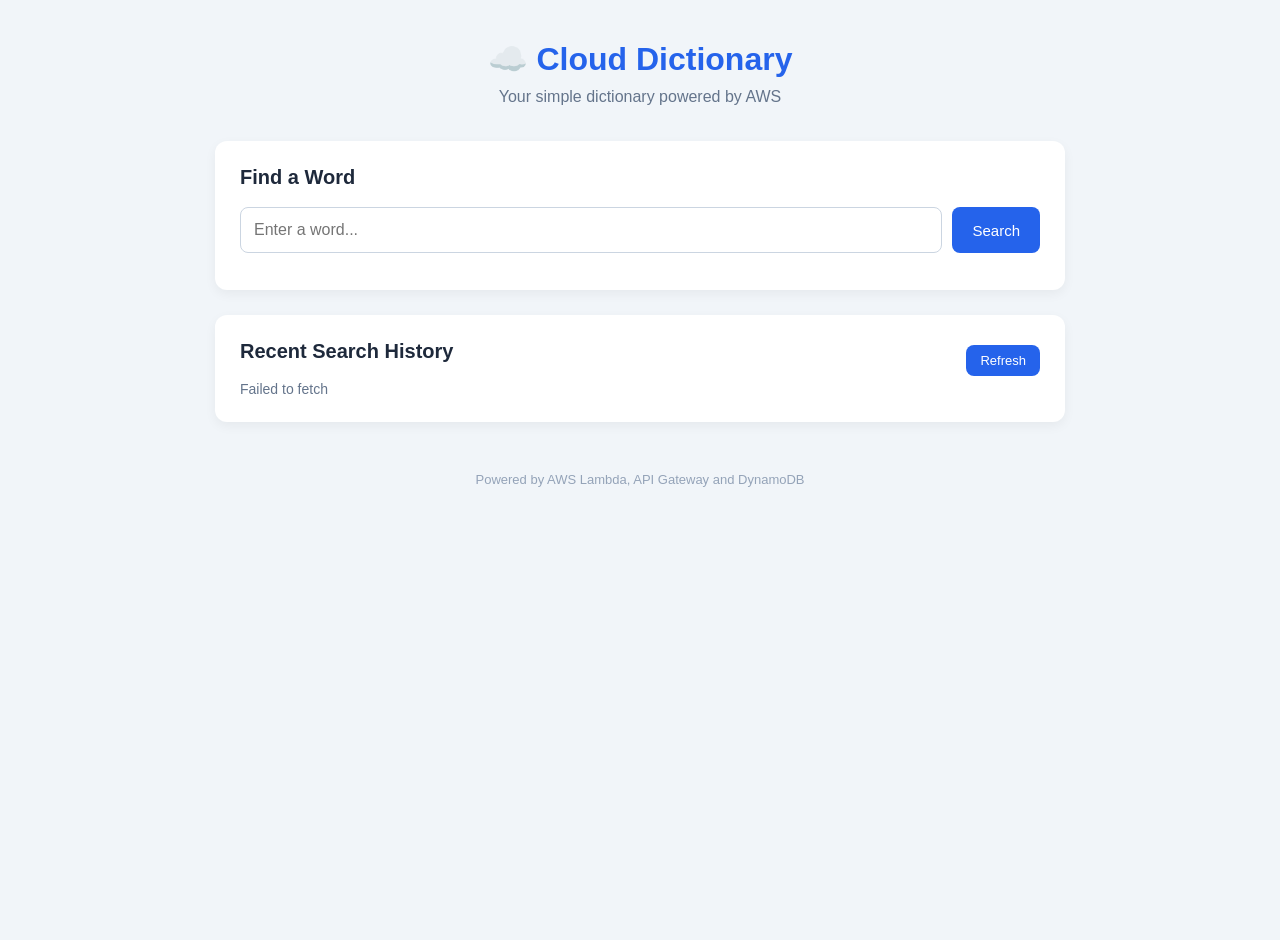
==== frontend/index.html @ ac1cece4 "Initial commit - Cloud Dictionary frontend" ====
<!DOCTYPE html>
<html lang="en">
<head>
    <meta charset="UTF-8">
    <meta name="viewport" content="width=device-width, initial-scale=1.0">
    <title>Cloud Dictionary</title>
    <link rel="stylesheet" href="style.css">
</head>
<body>

    <div class="container">

        <header>
            <h1>☁️ Cloud Dictionary</h1>
            <p>Your simple dictionary powered by AWS</p>
        </header>

        <main>

            <section class="search-section">
                <h2>Find a Word</h2>

                <form id="searchForm">
                    <input
                        type="text"
                        id="wordInput"
                        placeholder="Enter a word..."
                        required
                    >
                    <button type="submit" id="searchButton">
                        Search
                    </button>
                </form>

                <p id="message"></p>
            </section>

            <section id="resultSection" class="result-section hidden">
                <h2 id="resultWord"></h2>
                <p id="phonetic"></p>
                <div id="meanings"></div>
            </section>

            <section class="history-section">
                <div class="history-header">
                    <h2>Recent Search History</h2>
                    <button id="refreshHistory">Refresh</button>
                </div>

                <div id="historyList">
                    <p>Loading search history...</p>
                </div>
            </section>

        </main>

        <footer>
            <p>Powered by AWS Lambda, API Gateway and DynamoDB</p>
        </footer>

    </div>

    <script src="script.js"></script>
</body>
</html>
---- frontend/style.css ----
* {
    margin: 0;
    padding: 0;
    box-sizing: border-box;
}

body {
    font-family: Arial, sans-serif;
    background: #f1f5f9;
    color: #1e293b;
    min-height: 100vh;
}

.container {
    width: 90%;
    max-width: 850px;
    margin: 40px auto;
}

header {
    text-align: center;
    margin-bottom: 35px;
}

header h1 {
    font-size: 32px;
    color: #2563eb;
    margin-bottom: 10px;
}

header p {
    color: #64748b;
}

main {
    display: flex;
    flex-direction: column;
    gap: 25px;
}

.search-section,
.result-section,
.history-section {
    background: #ffffff;
    padding: 25px;
    border-radius: 12px;
    box-shadow: 0 4px 12px rgba(0, 0, 0, 0.05);
}

h2 {
    font-size: 20px;
    margin-bottom: 18px;
}

#searchForm {
    display: flex;
    gap: 10px;
}

#wordInput {
    flex: 1;
    padding: 13px;
    border: 1px solid #cbd5e1;
    border-radius: 8px;
    font-size: 16px;
    min-width: 0;
}

button {
    padding: 12px 20px;
    background: #2563eb;
    color: white;
    border: none;
    border-radius: 8px;
    cursor: pointer;
    font-size: 15px;
    transition: background 0.2s;
}

button:hover {
    background: #1d4ed8;
}

button:disabled {
    background: #94a3b8;
    cursor: not-allowed;
}

#message {
    margin-top: 12px;
    font-size: 14px;
    color: #dc2626;
}

.result-section h2 {
    color: #2563eb;
    font-size: 28px;
}

#phonetic {
    color: #64748b;
    margin-bottom: 20px;
}

.meaning {
    margin-bottom: 20px;
}

.meaning h3 {
    color: #334155;
    margin-bottom: 10px;
}

.definition {
    padding: 10px 0;
    border-bottom: 1px solid #e2e8f0;
    line-height: 1.5;
}

.history-header {
    display: flex;
    justify-content: space-between;
    align-items: center;
    gap: 10px;
}

.history-header button {
    padding: 8px 14px;
    font-size: 13px;
}

.history-item {
    padding: 13px 0;
    border-bottom: 1px solid #e2e8f0;
}

.history-item:last-child {
    border-bottom: none;
}

.history-item strong {
    color: #2563eb;
    font-size: 16px;
}

.history-item p {
    color: #64748b;
    font-size: 14px;
    margin-top: 5px;
    line-height: 1.5;
}

.empty-history {
    color: #64748b;
    font-size: 14px;
}

.hidden {
    display: none;
}

footer {
    text-align: center;
    margin-top: 30px;
    padding: 20px;
    color: #94a3b8;
    font-size: 13px;
}

@media (max-width: 600px) {
    .container {
        width: 94%;
        margin: 25px auto;
    }

    #searchForm {
        flex-direction: column;
    }

    #searchButton {
        width: 100%;
    }

    .history-header {
        align-items: flex-start;
    }
}
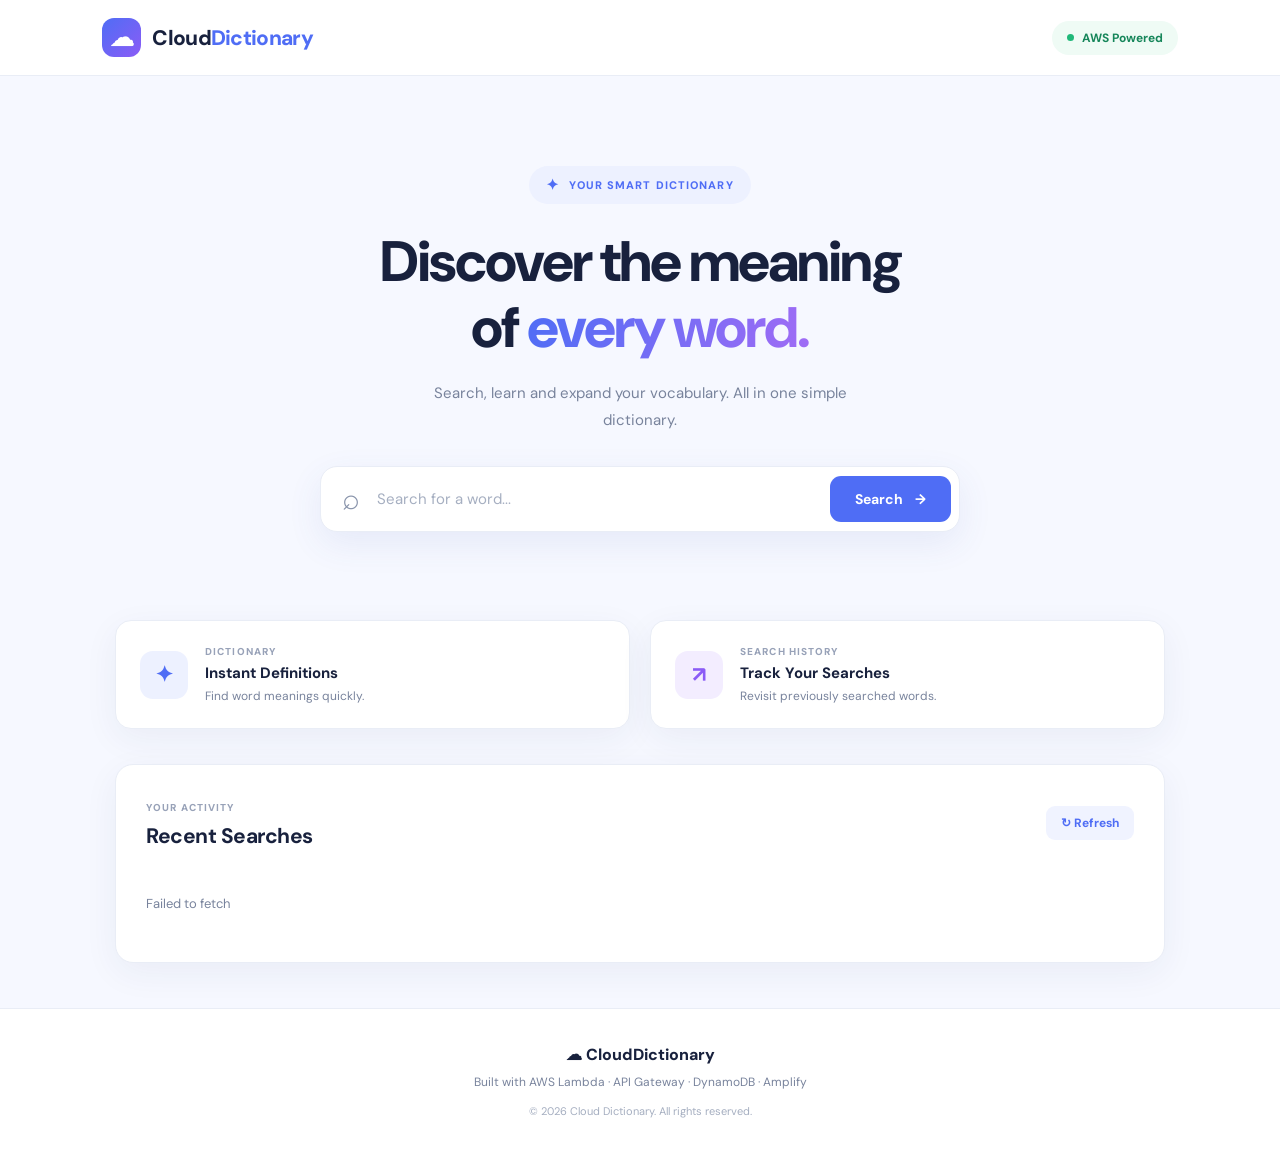
==== commit b837d63f: "Enhance Cloud Dictionary frontend UI" ====
--- a/frontend/index.html
+++ b/frontend/index.html
@@ -3,63 +3,163 @@
 <head>
     <meta charset="UTF-8">
     <meta name="viewport" content="width=device-width, initial-scale=1.0">
-    <title>Cloud Dictionary</title>
+    <meta name="description" content="Cloud Dictionary - Search word definitions powered by AWS.">
+    <title>Cloud Dictionary | Discover Every Word</title>
     <link rel="stylesheet" href="style.css">
+    <link rel="preconnect" href="https://fonts.googleapis.com">
+    <link rel="preconnect" href="https://fonts.gstatic.com" crossorigin>
+    <link href="https://fonts.googleapis.com/css2?family=DM+Sans:wght@400;500;600;700;800&display=swap" rel="stylesheet">
 </head>
+
 <body>
 
-    <div class="container">
+    <div class="app-container">
 
-        <header>
-            <h1>☁️ Cloud Dictionary</h1>
-            <p>Your simple dictionary powered by AWS</p>
-        </header>
+        <!-- Navigation -->
+        <nav class="navbar">
+            <a href="#" class="brand">
+                <span class="brand-icon">☁</span>
+                <span>Cloud<span class="brand-highlight">Dictionary</span></span>
+            </a>
 
-        <main>
+            <div class="nav-status">
+                <span class="status-dot"></span>
+                AWS Powered
+            </div>
+        </nav>
 
-            <section class="search-section">
-                <h2>Find a Word</h2>
 
-                <form id="searchForm">
+        <!-- Main Content -->
+        <main class="main-content">
+
+            <!-- Hero Section -->
+            <section class="hero-section">
+
+                <div class="hero-label">
+                    <span>✦</span> YOUR SMART DICTIONARY
+                </div>
+
+                <h1>
+                    Discover the meaning<br>
+                    of <span>every word.</span>
+                </h1>
+
+                <p class="hero-description">
+                    Search, learn and expand your vocabulary.
+                    All in one simple dictionary.
+                </p>
+
+                <!-- Search Form -->
+                <form id="searchForm" class="search-form">
+
+                    <span class="search-icon">⌕</span>
+
                     <input
                         type="text"
                         id="wordInput"
-                        placeholder="Enter a word..."
+                        placeholder="Search for a word..."
+                        autocomplete="off"
                         required
                     >
+
                     <button type="submit" id="searchButton">
-                        Search
+                        Search <span>→</span>
                     </button>
+
                 </form>
 
-                <p id="message"></p>
+                <p id="message" class="message"></p>
+
             </section>
 
-            <section id="resultSection" class="result-section hidden">
-                <h2 id="resultWord"></h2>
-                <p id="phonetic"></p>
-                <div id="meanings"></div>
+
+            <!-- Quick Information -->
+            <section class="quick-info">
+
+                <div class="info-card">
+                    <div class="info-icon blue">✦</div>
+                    <div>
+                        <p class="info-label">DICTIONARY</p>
+                        <h3>Instant Definitions</h3>
+                        <p>Find word meanings quickly.</p>
+                    </div>
+                </div>
+
+                <div class="info-card">
+                    <div class="info-icon purple">↗</div>
+                    <div>
+                        <p class="info-label">SEARCH HISTORY</p>
+                        <h3>Track Your Searches</h3>
+                        <p>Revisit previously searched words.</p>
+                    </div>
+                </div>
+
             </section>
 
-            <section class="history-section">
-                <div class="history-header">
-                    <h2>Recent Search History</h2>
-                    <button id="refreshHistory">Refresh</button>
+
+            <!-- Dictionary Results -->
+            <section id="resultSection" class="result-section hidden">
+
+                <div class="section-heading">
+                    <div>
+                        <span class="section-label">DICTIONARY RESULT</span>
+                        <h2>Word Definition</h2>
+                    </div>
+
+                    <span class="result-badge">Found</span>
                 </div>
 
-                <div id="historyList">
-                    <p>Loading search history...</p>
+                <div class="word-header">
+                    <h2 id="resultWord"></h2>
+                    <p id="phonetic"></p>
                 </div>
+
+                <div id="meanings"></div>
+
+            </section>
+
+
+            <!-- Search History -->
+            <section class="history-section">
+
+                <div class="section-heading">
+
+                    <div>
+                        <span class="section-label">YOUR ACTIVITY</span>
+                        <h2>Recent Searches</h2>
+                    </div>
+
+                    <button id="refreshHistory" class="refresh-button">
+                        ↻ Refresh
+                    </button>
+
+                </div>
+
+                <div id="historyList" class="history-list">
+                    <p class="empty-history">Loading search history...</p>
+                </div>
+
             </section>
 
         </main>
 
-        <footer>
-            <p>Powered by AWS Lambda, API Gateway and DynamoDB</p>
+
+        <!-- Footer -->
+        <footer class="footer">
+            <div class="footer-brand">
+                ☁ CloudDictionary
+            </div>
+
+            <p>
+                Built with AWS Lambda · API Gateway · DynamoDB · Amplify
+            </p>
+
+            <span>© 2026 Cloud Dictionary. All rights reserved.</span>
         </footer>
 
     </div>
 
     <script src="script.js"></script>
+
 </body>
-</html>
+</html>
--- a/frontend/style.css
+++ b/frontend/style.css
@@ -1,3 +1,20 @@
+/* =========================================
+   CLOUD DICTIONARY - MODERN UI
+========================================= */
+
+:root {
+    --primary: #4f6df5;
+    --primary-dark: #3855dc;
+    --secondary: #8b5cf6;
+    --background: #f6f8ff;
+    --surface: #ffffff;
+    --text-primary: #18213d;
+    --text-secondary: #78839c;
+    --border: #e9edf6;
+    --success: #16a36a;
+    --shadow: 0 10px 35px rgba(35, 56, 110, 0.06);
+}
+
 * {
     margin: 0;
     padding: 0;
@@ -5,133 +22,411 @@
 }
 
 body {
-    font-family: Arial, sans-serif;
-    background: #f1f5f9;
-    color: #1e293b;
+    font-family: 'DM Sans', sans-serif;
+    background: var(--background);
+    color: var(--text-primary);
     min-height: 100vh;
 }
 
-.container {
-    width: 90%;
-    max-width: 850px;
-    margin: 40px auto;
-}
-
-header {
+button,
+input {
+    font-family: inherit;
+}
+
+button {
+    cursor: pointer;
+    border: none;
+}
+
+
+/* =========================================
+   NAVIGATION
+========================================= */
+
+.navbar {
+    width: 100%;
+    min-height: 76px;
+    padding: 0 8%;
+    display: flex;
+    align-items: center;
+    justify-content: space-between;
+    background: var(--surface);
+    border-bottom: 1px solid var(--border);
+}
+
+.brand {
+    display: flex;
+    align-items: center;
+    gap: 11px;
+    color: var(--text-primary);
+    text-decoration: none;
+    font-size: 21px;
+    font-weight: 800;
+    letter-spacing: -0.7px;
+}
+
+.brand-icon {
+    width: 39px;
+    height: 39px;
+    display: flex;
+    align-items: center;
+    justify-content: center;
+    border-radius: 12px;
+    background: linear-gradient(135deg, #4f6df5, #8b5cf6);
+    color: white;
+    font-size: 24px;
+}
+
+.brand-highlight {
+    color: var(--primary);
+}
+
+.nav-status {
+    display: flex;
+    align-items: center;
+    gap: 8px;
+    padding: 9px 15px;
+    background: #effbf5;
+    color: #16865a;
+    border-radius: 30px;
+    font-size: 12px;
+    font-weight: 700;
+}
+
+.status-dot {
+    width: 7px;
+    height: 7px;
+    border-radius: 50%;
+    background: #20b879;
+}
+
+
+/* =========================================
+   MAIN LAYOUT
+========================================= */
+
+.main-content {
+    max-width: 1050px;
+    width: 88%;
+    margin: auto;
+}
+
+
+/* =========================================
+   HERO SECTION
+========================================= */
+
+.hero-section {
     text-align: center;
+    padding: 90px 15px 55px;
+}
+
+.hero-label {
+    display: inline-flex;
+    align-items: center;
+    gap: 8px;
+    padding: 9px 17px;
+    background: #edf1ff;
+    color: var(--primary);
+    border-radius: 30px;
+    font-size: 11px;
+    font-weight: 800;
+    letter-spacing: 1.1px;
+    margin-bottom: 25px;
+}
+
+.hero-label span {
+    font-size: 15px;
+}
+
+.hero-section h1 {
+    font-size: clamp(36px, 5vw, 57px);
+    font-weight: 800;
+    line-height: 1.15;
+    letter-spacing: -2px;
+    margin-bottom: 20px;
+}
+
+.hero-section h1 span {
+    background: linear-gradient(100deg, #4f6df5, #a06cf5);
+    -webkit-background-clip: text;
+    background-clip: text;
+    color: transparent;
+}
+
+.hero-description {
+    max-width: 470px;
+    margin: 0 auto 32px;
+    color: var(--text-secondary);
+    font-size: 15px;
+    line-height: 1.8;
+}
+
+
+/* =========================================
+   SEARCH FORM
+========================================= */
+
+.search-form {
+    max-width: 640px;
+    width: 100%;
+    margin: auto;
+    padding: 8px;
+    display: flex;
+    align-items: center;
+    gap: 12px;
+    background: var(--surface);
+    border: 1px solid var(--border);
+    border-radius: 17px;
+    box-shadow: 0 12px 35px rgba(67, 91, 180, 0.09);
+    transition: 0.2s ease;
+}
+
+.search-form:focus-within {
+    border-color: var(--primary);
+    box-shadow: 0 12px 35px rgba(79, 109, 245, 0.14);
+}
+
+.search-icon {
+    padding-left: 13px;
+    color: #8994ab;
+    font-size: 30px;
+    line-height: 1;
+}
+
+#wordInput {
+    flex: 1;
+    min-width: 0;
+    padding: 14px 5px;
+    border: none;
+    outline: none;
+    background: transparent;
+    color: var(--text-primary);
+    font-size: 15px;
+}
+
+#wordInput::placeholder {
+    color: #a6afc1;
+}
+
+#searchButton {
+    padding: 14px 25px;
+    display: flex;
+    align-items: center;
+    gap: 12px;
+    border-radius: 11px;
+    background: var(--primary);
+    color: white;
+    font-size: 14px;
+    font-weight: 700;
+    transition: 0.2s ease;
+}
+
+#searchButton:hover {
+    background: var(--primary-dark);
+    transform: translateY(-1px);
+}
+
+#searchButton:disabled {
+    opacity: 0.65;
+    cursor: not-allowed;
+    transform: none;
+}
+
+.message {
+    min-height: 20px;
+    margin-top: 13px;
+    color: #dc4545;
+    font-size: 13px;
+}
+
+
+/* =========================================
+   QUICK INFORMATION CARDS
+========================================= */
+
+.quick-info {
+    display: grid;
+    grid-template-columns: repeat(2, 1fr);
+    gap: 20px;
     margin-bottom: 35px;
 }
 
-header h1 {
-    font-size: 32px;
-    color: #2563eb;
-    margin-bottom: 10px;
-}
-
-header p {
-    color: #64748b;
-}
-
-main {
-    display: flex;
-    flex-direction: column;
-    gap: 25px;
-}
-
-.search-section,
+.info-card {
+    display: flex;
+    align-items: center;
+    gap: 17px;
+    padding: 24px;
+    background: var(--surface);
+    border: 1px solid var(--border);
+    border-radius: 16px;
+    box-shadow: var(--shadow);
+    transition: 0.2s ease;
+}
+
+.info-card:hover {
+    transform: translateY(-3px);
+}
+
+.info-icon {
+    flex-shrink: 0;
+    width: 48px;
+    height: 48px;
+    display: flex;
+    align-items: center;
+    justify-content: center;
+    border-radius: 13px;
+    font-size: 22px;
+    font-weight: 700;
+}
+
+.info-icon.blue {
+    background: #edf1ff;
+    color: var(--primary);
+}
+
+.info-icon.purple {
+    background: #f3edff;
+    color: var(--secondary);
+}
+
+.info-label,
+.section-label {
+    color: #98a2b8;
+    font-size: 10px;
+    font-weight: 800;
+    letter-spacing: 1.1px;
+}
+
+.info-card h3 {
+    margin: 5px 0;
+    font-size: 15px;
+}
+
+.info-card p:last-child {
+    color: var(--text-secondary);
+    font-size: 12px;
+}
+
+
+/* =========================================
+   DICTIONARY RESULTS
+========================================= */
+
 .result-section,
 .history-section {
-    background: #ffffff;
-    padding: 25px;
-    border-radius: 12px;
-    box-shadow: 0 4px 12px rgba(0, 0, 0, 0.05);
-}
-
-h2 {
-    font-size: 20px;
-    margin-bottom: 18px;
-}
-
-#searchForm {
-    display: flex;
-    gap: 10px;
-}
-
-#wordInput {
-    flex: 1;
-    padding: 13px;
-    border: 1px solid #cbd5e1;
-    border-radius: 8px;
-    font-size: 16px;
-    min-width: 0;
-}
-
-button {
-    padding: 12px 20px;
-    background: #2563eb;
-    color: white;
-    border: none;
-    border-radius: 8px;
-    cursor: pointer;
-    font-size: 15px;
-    transition: background 0.2s;
-}
-
-button:hover {
-    background: #1d4ed8;
-}
-
-button:disabled {
-    background: #94a3b8;
-    cursor: not-allowed;
-}
-
-#message {
-    margin-top: 12px;
+    padding: 30px;
+    margin-bottom: 25px;
+    background: var(--surface);
+    border: 1px solid var(--border);
+    border-radius: 18px;
+    box-shadow: var(--shadow);
+}
+
+.hidden {
+    display: none;
+}
+
+.section-heading {
+    display: flex;
+    justify-content: space-between;
+    align-items: center;
+    gap: 15px;
+    margin-bottom: 25px;
+}
+
+.section-heading h2 {
+    margin-top: 6px;
+    font-size: 21px;
+    letter-spacing: -0.5px;
+}
+
+.result-badge {
+    padding: 8px 14px;
+    background: #eafaf2;
+    color: var(--success);
+    border-radius: 30px;
+    font-size: 11px;
+    font-weight: 800;
+}
+
+.word-header {
+    padding: 22px;
+    margin-bottom: 25px;
+    background: linear-gradient(120deg, #f0f3ff, #f8f3ff);
+    border-radius: 13px;
+}
+
+.word-header h2 {
+    color: var(--primary);
+    font-size: 30px;
+    letter-spacing: -1px;
+}
+
+.word-header p {
+    margin-top: 7px;
+    color: var(--text-secondary);
     font-size: 14px;
-    color: #dc2626;
-}
-
-.result-section h2 {
-    color: #2563eb;
-    font-size: 28px;
-}
-
-#phonetic {
-    color: #64748b;
-    margin-bottom: 20px;
 }
 
 .meaning {
-    margin-bottom: 20px;
+    padding: 0 5px;
+    margin-bottom: 24px;
 }
 
 .meaning h3 {
-    color: #334155;
-    margin-bottom: 10px;
+    display: inline-block;
+    margin-bottom: 12px;
+    padding: 6px 12px;
+    background: #f1f3ff;
+    color: var(--primary);
+    border-radius: 7px;
+    font-size: 12px;
+    font-weight: 700;
 }
 
 .definition {
-    padding: 10px 0;
-    border-bottom: 1px solid #e2e8f0;
-    line-height: 1.5;
-}
-
-.history-header {
-    display: flex;
-    justify-content: space-between;
-    align-items: center;
-    gap: 10px;
-}
-
-.history-header button {
-    padding: 8px 14px;
-    font-size: 13px;
+    padding: 13px 0;
+    border-bottom: 1px solid var(--border);
+    color: #536078;
+    font-size: 14px;
+    line-height: 1.8;
+}
+
+.definition:last-child {
+    border-bottom: none;
+}
+
+
+/* =========================================
+   SEARCH HISTORY
+========================================= */
+
+.refresh-button {
+    padding: 9px 15px;
+    background: #f0f3ff;
+    color: var(--primary);
+    border-radius: 9px;
+    font-size: 12px;
+    font-weight: 700;
+    transition: 0.2s ease;
+}
+
+.refresh-button:hover {
+    background: #e3e9ff;
+}
+
+.history-list {
+    display: flex;
+    flex-direction: column;
 }
 
 .history-item {
-    padding: 13px 0;
-    border-bottom: 1px solid #e2e8f0;
+    display: flex;
+    flex-direction: column;
+    gap: 6px;
+    padding: 17px 5px;
+    border-bottom: 1px solid var(--border);
 }
 
 .history-item:last-child {
@@ -139,49 +434,141 @@
 }
 
 .history-item strong {
-    color: #2563eb;
+    color: var(--primary);
+    font-size: 15px;
+    font-weight: 700;
+}
+
+.history-item p {
+    color: var(--text-secondary);
+    font-size: 13px;
+    line-height: 1.7;
+}
+
+.empty-history {
+    padding: 20px 0;
+    color: var(--text-secondary);
+    font-size: 13px;
+}
+
+
+/* =========================================
+   FOOTER
+========================================= */
+
+.footer {
+    padding: 35px 15px;
+    margin-top: 45px;
+    background: white;
+    border-top: 1px solid var(--border);
+    text-align: center;
+}
+
+.footer-brand {
+    margin-bottom: 9px;
+    color: var(--text-primary);
     font-size: 16px;
-}
-
-.history-item p {
-    color: #64748b;
-    font-size: 14px;
-    margin-top: 5px;
-    line-height: 1.5;
-}
-
-.empty-history {
-    color: #64748b;
-    font-size: 14px;
-}
-
-.hidden {
-    display: none;
-}
-
-footer {
-    text-align: center;
-    margin-top: 30px;
-    padding: 20px;
-    color: #94a3b8;
-    font-size: 13px;
-}
-
-@media (max-width: 600px) {
-    .container {
-        width: 94%;
-        margin: 25px auto;
-    }
-
-    #searchForm {
-        flex-direction: column;
+    font-weight: 800;
+}
+
+.footer p {
+    margin-bottom: 9px;
+    color: var(--text-secondary);
+    font-size: 12px;
+}
+
+.footer span {
+    color: #a5aec0;
+    font-size: 11px;
+}
+
+
+/* =========================================
+   RESPONSIVE DESIGN
+========================================= */
+
+@media (max-width: 700px) {
+
+    .navbar {
+        padding: 0 5%;
+        min-height: 68px;
+    }
+
+    .brand {
+        font-size: 17px;
+    }
+
+    .nav-status {
+        padding: 8px 10px;
+        font-size: 10px;
+    }
+
+    .main-content {
+        width: 92%;
+    }
+
+    .hero-section {
+        padding: 65px 5px 35px;
+    }
+
+    .hero-section h1 {
+        letter-spacing: -1.5px;
+    }
+
+    .hero-description {
+        font-size: 13px;
+    }
+
+    .search-form {
+        gap: 6px;
+        padding: 6px;
+    }
+
+    #wordInput {
+        font-size: 13px;
     }
 
     #searchButton {
-        width: 100%;
-    }
-
-    .history-header {
-        align-items: flex-start;
-    }
-}
+        padding: 12px 15px;
+        font-size: 12px;
+    }
+
+    .quick-info {
+        grid-template-columns: 1fr;
+        gap: 12px;
+    }
+
+    .info-card {
+        padding: 18px;
+    }
+
+    .result-section,
+    .history-section {
+        padding: 20px;
+    }
+
+    .section-heading h2 {
+        font-size: 18px;
+    }
+
+    .word-header h2 {
+        font-size: 25px;
+    }
+
+}
+
+@media (max-width: 380px) {
+
+    .nav-status {
+        font-size: 9px;
+    }
+
+    .brand {
+        font-size: 15px;
+    }
+
+    #searchButton {
+        padding: 11px 12px;
+    }
+
+}
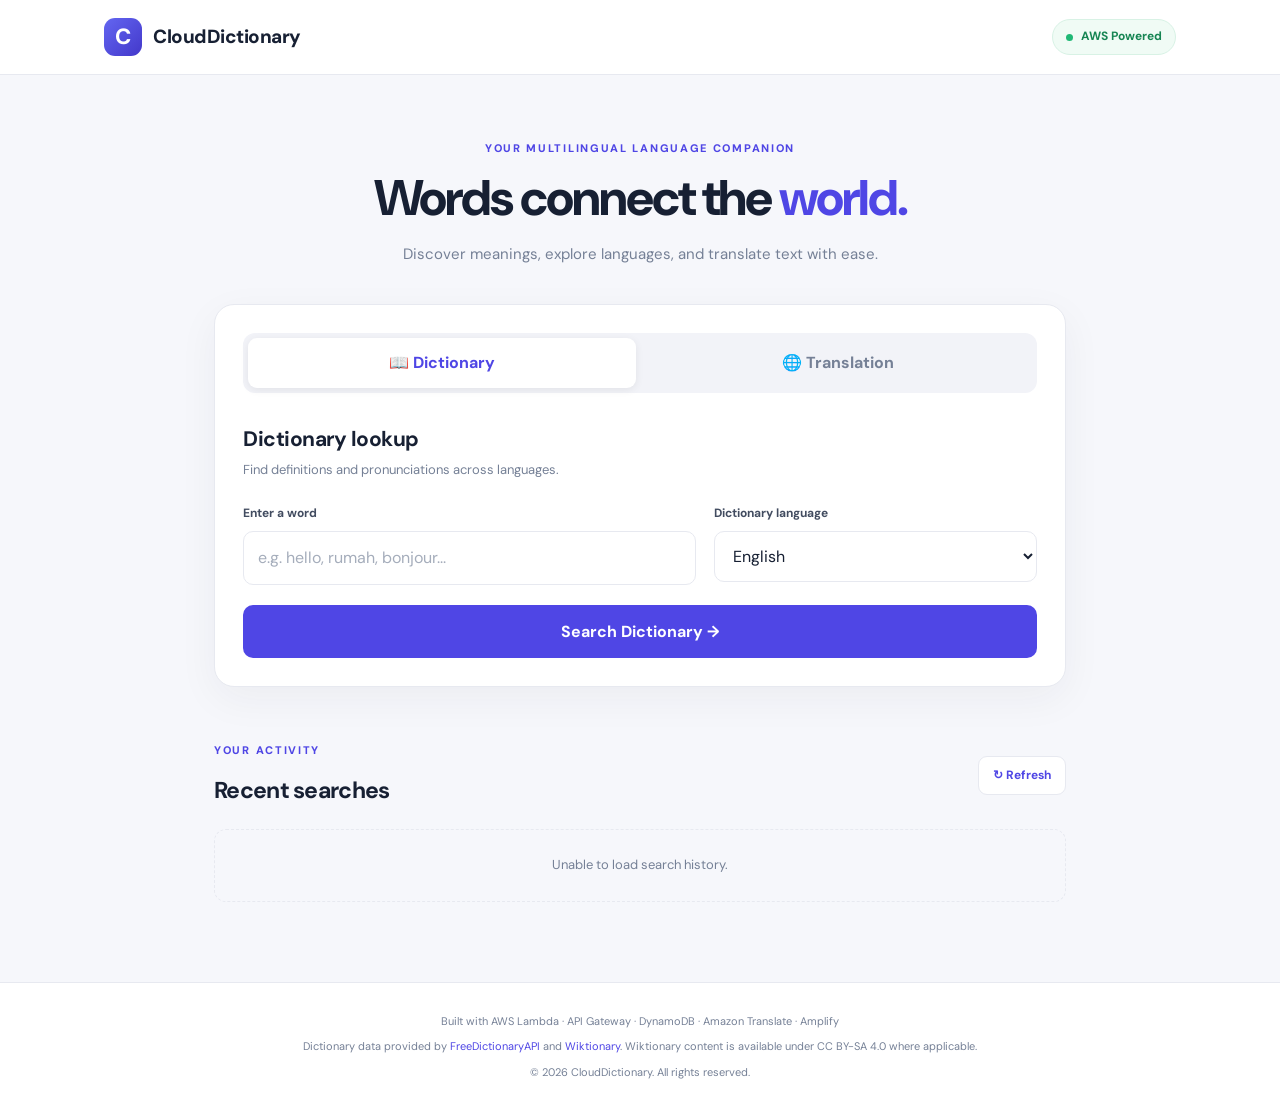
==== commit 23847542: "Add multilingual translation feature and improve UI" ====
--- a/frontend/index.html
+++ b/frontend/index.html
@@ -3,163 +3,207 @@
 <head>
     <meta charset="UTF-8">
     <meta name="viewport" content="width=device-width, initial-scale=1.0">
-    <meta name="description" content="Cloud Dictionary - Search word definitions powered by AWS.">
-    <title>Cloud Dictionary | Discover Every Word</title>
+    <meta name="description" content="CloudDictionary - A multilingual dictionary and translation platform powered by AWS.">
+    <title>CloudDictionary | Multilingual Dictionary</title>
     <link rel="stylesheet" href="style.css">
-    <link rel="preconnect" href="https://fonts.googleapis.com">
-    <link rel="preconnect" href="https://fonts.gstatic.com" crossorigin>
-    <link href="https://fonts.googleapis.com/css2?family=DM+Sans:wght@400;500;600;700;800&display=swap" rel="stylesheet">
 </head>
-
 <body>
 
-    <div class="app-container">
-
-        <!-- Navigation -->
-        <nav class="navbar">
+    <header class="header">
+        <div class="header-container">
             <a href="#" class="brand">
-                <span class="brand-icon">☁</span>
-                <span>Cloud<span class="brand-highlight">Dictionary</span></span>
+                <div class="brand-icon">C</div>
+                <span>CloudDictionary</span>
             </a>
-
-            <div class="nav-status">
+            <div class="header-badge">
                 <span class="status-dot"></span>
                 AWS Powered
             </div>
-        </nav>
-
-
-        <!-- Main Content -->
-        <main class="main-content">
-
-            <!-- Hero Section -->
-            <section class="hero-section">
-
-                <div class="hero-label">
-                    <span>✦</span> YOUR SMART DICTIONARY
-                </div>
-
-                <h1>
-                    Discover the meaning<br>
-                    of <span>every word.</span>
-                </h1>
-
-                <p class="hero-description">
-                    Search, learn and expand your vocabulary.
-                    All in one simple dictionary.
-                </p>
-
-                <!-- Search Form -->
-                <form id="searchForm" class="search-form">
-
-                    <span class="search-icon">⌕</span>
-
-                    <input
-                        type="text"
-                        id="wordInput"
-                        placeholder="Search for a word..."
-                        autocomplete="off"
-                        required
-                    >
-
-                    <button type="submit" id="searchButton">
-                        Search <span>→</span>
+        </div>
+    </header>
+
+    <main class="main-container">
+
+        <section class="hero">
+            <span class="eyebrow">YOUR MULTILINGUAL LANGUAGE COMPANION</span>
+            <h1>Words connect the <span>world.</span></h1>
+            <p>Discover meanings, explore languages, and translate text with ease.</p>
+        </section>
+
+        <section class="workspace">
+
+            <div class="mode-tabs">
+                <button class="mode-tab active" id="dictionaryTab" type="button">
+                    <span>📖</span> Dictionary
+                </button>
+                <button class="mode-tab" id="translationTab" type="button">
+                    <span>🌐</span> Translation
+                </button>
+            </div>
+
+            <!-- DICTIONARY MODE -->
+            <section id="dictionaryMode" class="mode-content">
+
+                <div class="section-heading">
+                    <h2>Dictionary lookup</h2>
+                    <p>Find definitions and pronunciations across languages.</p>
+                </div>
+
+                <form id="searchForm">
+                    <div class="input-group">
+                        <label for="wordInput">Enter a word</label>
+                        <input
+                            type="text"
+                            id="wordInput"
+                            placeholder="e.g. hello, rumah, bonjour..."
+                            required
+                        >
+                    </div>
+
+                    <div class="input-group">
+                        <label for="dictionaryLanguage">Dictionary language</label>
+                        <select id="dictionaryLanguage">
+                            <option value="en">English</option>
+                            <option value="ms">Malay</option>
+                            <option value="fr">French</option>
+                            <option value="es">Spanish</option>
+                            <option value="de">German</option>
+                            <option value="id">Indonesian</option>
+                            <option value="zh">Chinese</option>
+                            <option value="ja">Japanese</option>
+                            <option value="ko">Korean</option>
+                            <option value="hi">Hindi</option>
+                            <option value="ar">Arabic</option>
+                        </select>
+                    </div>
+
+                    <button type="submit" id="searchButton" class="primary-button">
+                        Search Dictionary →
                     </button>
-
                 </form>
 
-                <p id="message" class="message"></p>
+                <div id="message" class="message" role="status" aria-live="polite"></div>
+
+                <section id="resultSection" class="result-section" hidden>
+                    <div class="result-header">
+                        <div>
+                            <span class="result-label">WORD DEFINITION</span>
+                            <h2 id="resultWord"></h2>
+                            <p id="phonetic" class="phonetic"></p>
+                        </div>
+                        <span id="resultLanguage" class="language-badge"></span>
+                    </div>
+
+                    <div id="meanings" class="meanings"></div>
+                </section>
 
             </section>
 
-
-            <!-- Quick Information -->
-            <section class="quick-info">
-
-                <div class="info-card">
-                    <div class="info-icon blue">✦</div>
-                    <div>
-                        <p class="info-label">DICTIONARY</p>
-                        <h3>Instant Definitions</h3>
-                        <p>Find word meanings quickly.</p>
-                    </div>
-                </div>
-
-                <div class="info-card">
-                    <div class="info-icon purple">↗</div>
-                    <div>
-                        <p class="info-label">SEARCH HISTORY</p>
-                        <h3>Track Your Searches</h3>
-                        <p>Revisit previously searched words.</p>
-                    </div>
-                </div>
+            <!-- TRANSLATION MODE -->
+            <section id="translationMode" class="mode-content" hidden>
+
+                <div class="section-heading">
+                    <h2>Text translation</h2>
+                    <p>Translate words and sentences between languages.</p>
+                </div>
+
+                <div class="translation-languages">
+                    <div class="input-group">
+                        <label for="sourceLanguage">Translate from</label>
+                        <select id="sourceLanguage">
+                            <option value="auto">Auto detect</option>
+                            <option value="en">English</option>
+                            <option value="ms">Malay</option>
+                            <option value="fr">French</option>
+                            <option value="es">Spanish</option>
+                            <option value="de">German</option>
+                            <option value="id">Indonesian</option>
+                            <option value="zh">Chinese</option>
+                            <option value="ja">Japanese</option>
+                            <option value="ko">Korean</option>
+                            <option value="hi">Hindi</option>
+                            <option value="ar">Arabic</option>
+                        </select>
+                    </div>
+
+                    <button id="swapLanguages" class="swap-button" type="button" title="Swap languages">⇄</button>
+
+                    <div class="input-group">
+                        <label for="targetLanguage">Translate to</label>
+                        <select id="targetLanguage">
+                            <option value="ms">Malay</option>
+                            <option value="en">English</option>
+                            <option value="fr">French</option>
+                            <option value="es">Spanish</option>
+                            <option value="de">German</option>
+                            <option value="id">Indonesian</option>
+                            <option value="zh">Chinese</option>
+                            <option value="ja">Japanese</option>
+                            <option value="ko">Korean</option>
+                            <option value="hi">Hindi</option>
+                            <option value="ar">Arabic</option>
+                        </select>
+                    </div>
+                </div>
+
+                <div class="input-group translation-input">
+                    <label for="translationInput">Text to translate</label>
+                    <textarea
+                        id="translationInput"
+                        rows="5"
+                        maxlength="5000"
+                        placeholder="Enter a word, phrase, or sentence..."
+                    ></textarea>
+                    <span class="character-count" id="characterCount">0 / 5000</span>
+                </div>
+
+                <button type="button" id="translateButton" class="primary-button">
+                    Translate Text →
+                </button>
+
+                <div id="translationMessage" class="message" role="status" aria-live="polite"></div>
+
+                <section id="translationResult" class="translation-result" hidden>
+                    <span class="result-label">TRANSLATION RESULT</span>
+                    <p id="translatedText"></p>
+                    <div class="translation-meta" id="translationMeta"></div>
+                </section>
 
             </section>
 
-
-            <!-- Dictionary Results -->
-            <section id="resultSection" class="result-section hidden">
-
-                <div class="section-heading">
-                    <div>
-                        <span class="section-label">DICTIONARY RESULT</span>
-                        <h2>Word Definition</h2>
-                    </div>
-
-                    <span class="result-badge">Found</span>
-                </div>
-
-                <div class="word-header">
-                    <h2 id="resultWord"></h2>
-                    <p id="phonetic"></p>
-                </div>
-
-                <div id="meanings"></div>
-
-            </section>
-
-
-            <!-- Search History -->
-            <section class="history-section">
-
-                <div class="section-heading">
-
-                    <div>
-                        <span class="section-label">YOUR ACTIVITY</span>
-                        <h2>Recent Searches</h2>
-                    </div>
-
-                    <button id="refreshHistory" class="refresh-button">
-                        ↻ Refresh
-                    </button>
-
-                </div>
-
-                <div id="historyList" class="history-list">
-                    <p class="empty-history">Loading search history...</p>
-                </div>
-
-            </section>
-
-        </main>
-
-
-        <!-- Footer -->
-        <footer class="footer">
-            <div class="footer-brand">
-                ☁ CloudDictionary
-            </div>
-
-            <p>
-                Built with AWS Lambda · API Gateway · DynamoDB · Amplify
-            </p>
-
-            <span>© 2026 Cloud Dictionary. All rights reserved.</span>
-        </footer>
-
-    </div>
+        </section>
+
+        <!-- RECENT SEARCHES -->
+        <section class="history-section">
+            <div class="history-heading">
+                <div>
+                    <span class="eyebrow">YOUR ACTIVITY</span>
+                    <h2>Recent searches</h2>
+                </div>
+                <button id="refreshHistory" class="refresh-button" type="button">
+                    ↻ Refresh
+                </button>
+            </div>
+
+            <div id="historyList" class="history-list">
+                <p class="empty-history">Loading recent searches...</p>
+            </div>
+        </section>
+
+    </main>
+
+    <footer class="footer">
+        <p>Built with AWS Lambda · API Gateway · DynamoDB · Amazon Translate · Amplify</p>
+        <p class="attribution">
+            Dictionary data provided by
+            <a href="https://freedictionaryapi.com/" target="_blank" rel="noopener noreferrer">FreeDictionaryAPI</a>
+            and
+            <a href="https://www.wiktionary.org/" target="_blank" rel="noopener noreferrer">Wiktionary</a>.
+            Wiktionary content is available under CC BY-SA 4.0 where applicable.
+        </p>
+        <p>© 2026 CloudDictionary. All rights reserved.</p>
+    </footer>
 
     <script src="script.js"></script>
-
 </body>
 </html>
--- a/frontend/style.css
+++ b/frontend/style.css
@@ -1,94 +1,91 @@
-/* =========================================
-   CLOUD DICTIONARY - MODERN UI
-========================================= */
+@import url('https://fonts.googleapis.com/css2?family=DM+Sans:wght@400;500;600;700;800&display=swap');
 
 :root {
-    --primary: #4f6df5;
-    --primary-dark: #3855dc;
-    --secondary: #8b5cf6;
-    --background: #f6f8ff;
+    --primary: #4f46e5;
+    --primary-dark: #4338ca;
+    --background: #f6f7fb;
     --surface: #ffffff;
-    --text-primary: #18213d;
-    --text-secondary: #78839c;
-    --border: #e9edf6;
+    --text: #172033;
+    --muted: #758096;
+    --border: #e7e9f0;
     --success: #16a36a;
-    --shadow: 0 10px 35px rgba(35, 56, 110, 0.06);
+    --radius: 16px;
 }
 
 * {
+    box-sizing: border-box;
     margin: 0;
     padding: 0;
-    box-sizing: border-box;
 }
 
 body {
     font-family: 'DM Sans', sans-serif;
     background: var(--background);
-    color: var(--text-primary);
+    color: var(--text);
+    line-height: 1.6;
     min-height: 100vh;
 }
 
-button,
-input {
-    font-family: inherit;
+button, input, select, textarea {
+    font: inherit;
 }
 
 button {
     cursor: pointer;
-    border: none;
-}
-
-
-/* =========================================
-   NAVIGATION
-========================================= */
-
-.navbar {
-    width: 100%;
-    min-height: 76px;
-    padding: 0 8%;
+}
+
+[hidden] {
+    display: none !important;
+}
+
+/* HEADER */
+
+.header {
+    background: var(--surface);
+    border-bottom: 1px solid var(--border);
+}
+
+.header-container {
+    max-width: 1120px;
+    margin: auto;
+    padding: 18px 24px;
     display: flex;
     align-items: center;
     justify-content: space-between;
-    background: var(--surface);
-    border-bottom: 1px solid var(--border);
 }
 
 .brand {
     display: flex;
     align-items: center;
     gap: 11px;
-    color: var(--text-primary);
     text-decoration: none;
-    font-size: 21px;
+    color: var(--text);
+    font-size: 19px;
     font-weight: 800;
-    letter-spacing: -0.7px;
+    letter-spacing: -0.5px;
 }
 
 .brand-icon {
-    width: 39px;
-    height: 39px;
-    display: flex;
-    align-items: center;
-    justify-content: center;
-    border-radius: 12px;
-    background: linear-gradient(135deg, #4f6df5, #8b5cf6);
+    width: 38px;
+    height: 38px;
+    border-radius: 11px;
+    display: grid;
+    place-items: center;
     color: white;
-    font-size: 24px;
-}
-
-.brand-highlight {
-    color: var(--primary);
-}
-
-.nav-status {
+    background: linear-gradient(135deg, #6366f1, #4338ca);
+    font-size: 22px;
+    font-weight: 800;
+}
+
+.header-badge {
     display: flex;
     align-items: center;
     gap: 8px;
-    padding: 9px 15px;
-    background: #effbf5;
-    color: #16865a;
+    padding: 7px 13px;
+    border: 1px solid #d8f2e5;
     border-radius: 30px;
+    background: #f0fbf5;
+    color: #168553;
     font-size: 12px;
     font-weight: 700;
 }
@@ -97,478 +94,468 @@
     width: 7px;
     height: 7px;
     border-radius: 50%;
-    background: #20b879;
-}
-
-
-/* =========================================
-   MAIN LAYOUT
-========================================= */
-
-.main-content {
-    max-width: 1050px;
-    width: 88%;
+    background: #20b875;
+}
+
+/* MAIN */
+
+.main-container {
+    max-width: 900px;
     margin: auto;
-}
-
-
-/* =========================================
-   HERO SECTION
-========================================= */
-
-.hero-section {
+    padding: 65px 24px 80px;
+}
+
+.hero {
     text-align: center;
-    padding: 90px 15px 55px;
-}
-
-.hero-label {
-    display: inline-flex;
-    align-items: center;
-    gap: 8px;
-    padding: 9px 17px;
-    background: #edf1ff;
-    color: var(--primary);
-    border-radius: 30px;
+    margin-bottom: 38px;
+}
+
+.eyebrow {
+    display: block;
+    color: var(--primary);
     font-size: 11px;
     font-weight: 800;
-    letter-spacing: 1.1px;
-    margin-bottom: 25px;
-}
-
-.hero-label span {
-    font-size: 15px;
-}
-
-.hero-section h1 {
-    font-size: clamp(36px, 5vw, 57px);
-    font-weight: 800;
+    letter-spacing: 1.7px;
+    margin-bottom: 12px;
+}
+
+.hero h1 {
+    font-size: clamp(34px, 6vw, 50px);
     line-height: 1.15;
     letter-spacing: -2px;
-    margin-bottom: 20px;
-}
-
-.hero-section h1 span {
-    background: linear-gradient(100deg, #4f6df5, #a06cf5);
-    -webkit-background-clip: text;
-    background-clip: text;
-    color: transparent;
-}
-
-.hero-description {
-    max-width: 470px;
-    margin: 0 auto 32px;
-    color: var(--text-secondary);
+    font-weight: 800;
+}
+
+.hero h1 span {
+    color: var(--primary);
+}
+
+.hero p {
+    color: var(--muted);
+    margin-top: 15px;
     font-size: 15px;
-    line-height: 1.8;
-}
-
-
-/* =========================================
-   SEARCH FORM
-========================================= */
-
-.search-form {
-    max-width: 640px;
-    width: 100%;
-    margin: auto;
-    padding: 8px;
-    display: flex;
-    align-items: center;
-    gap: 12px;
+}
+
+/* WORKSPACE */
+
+.workspace {
     background: var(--surface);
     border: 1px solid var(--border);
-    border-radius: 17px;
-    box-shadow: 0 12px 35px rgba(67, 91, 180, 0.09);
-    transition: 0.2s ease;
-}
-
-.search-form:focus-within {
+    border-radius: 20px;
+    padding: 28px;
+    box-shadow: 0 12px 40px rgba(30, 41, 59, 0.05);
+}
+
+.mode-tabs {
+    display: flex;
+    gap: 8px;
+    padding: 5px;
+    border-radius: 12px;
+    background: #f2f3f8;
+    margin-bottom: 30px;
+}
+
+.mode-tab {
+    flex: 1;
+    padding: 12px;
+    border: none;
+    border-radius: 9px;
+    background: transparent;
+    color: var(--muted);
+    font-weight: 700;
+    transition: 0.2s;
+}
+
+.mode-tab:hover {
+    color: var(--primary);
+}
+
+.mode-tab.active {
+    background: white;
+    color: var(--primary);
+    box-shadow: 0 2px 8px rgba(0, 0, 0, 0.07);
+}
+
+.section-heading {
+    margin-bottom: 23px;
+}
+
+.section-heading h2 {
+    font-size: 21px;
+    letter-spacing: -0.5px;
+}
+
+.section-heading p {
+    color: var(--muted);
+    font-size: 13px;
+    margin-top: 4px;
+}
+
+/* FORM ELEMENTS */
+
+#searchForm {
+    display: grid;
+    grid-template-columns: 1.4fr 1fr;
+    gap: 18px;
+}
+
+.input-group {
+    display: flex;
+    flex-direction: column;
+    gap: 8px;
+}
+
+.input-group label {
+    font-size: 12px;
+    font-weight: 700;
+    color: #424c60;
+}
+
+input, select, textarea {
+    width: 100%;
+    border: 1px solid var(--border);
+    border-radius: 10px;
+    padding: 13px 14px;
+    outline: none;
+    color: var(--text);
+    background: white;
+    transition: border 0.2s, box-shadow 0.2s;
+}
+
+input:focus, select:focus, textarea:focus {
     border-color: var(--primary);
-    box-shadow: 0 12px 35px rgba(79, 109, 245, 0.14);
-}
-
-.search-icon {
-    padding-left: 13px;
-    color: #8994ab;
-    font-size: 30px;
-    line-height: 1;
-}
-
-#wordInput {
-    flex: 1;
-    min-width: 0;
-    padding: 14px 5px;
+    box-shadow: 0 0 0 3px rgba(79, 70, 229, 0.1);
+}
+
+input::placeholder, textarea::placeholder {
+    color: #a5adbb;
+}
+
+select {
+    cursor: pointer;
+}
+
+.primary-button {
     border: none;
-    outline: none;
-    background: transparent;
-    color: var(--text-primary);
-    font-size: 15px;
-}
-
-#wordInput::placeholder {
-    color: #a6afc1;
-}
-
-#searchButton {
-    padding: 14px 25px;
-    display: flex;
-    align-items: center;
-    gap: 12px;
-    border-radius: 11px;
+    border-radius: 10px;
     background: var(--primary);
     color: white;
-    font-size: 14px;
-    font-weight: 700;
-    transition: 0.2s ease;
-}
-
-#searchButton:hover {
+    font-weight: 700;
+    padding: 14px 20px;
+    transition: 0.2s;
+}
+
+.primary-button:hover {
     background: var(--primary-dark);
     transform: translateY(-1px);
 }
 
-#searchButton:disabled {
-    opacity: 0.65;
-    cursor: not-allowed;
-    transform: none;
-}
+#searchForm .primary-button {
+    grid-column: 1 / -1;
+    margin-top: 2px;
+}
+
+/* MESSAGES */
 
 .message {
-    min-height: 20px;
-    margin-top: 13px;
-    color: #dc4545;
+    margin-top: 15px;
     font-size: 13px;
-}
-
-
-/* =========================================
-   QUICK INFORMATION CARDS
-========================================= */
-
-.quick-info {
-    display: grid;
-    grid-template-columns: repeat(2, 1fr);
-    gap: 20px;
-    margin-bottom: 35px;
-}
-
-.info-card {
-    display: flex;
-    align-items: center;
-    gap: 17px;
-    padding: 24px;
-    background: var(--surface);
-    border: 1px solid var(--border);
-    border-radius: 16px;
-    box-shadow: var(--shadow);
-    transition: 0.2s ease;
-}
-
-.info-card:hover {
-    transform: translateY(-3px);
-}
-
-.info-icon {
-    flex-shrink: 0;
-    width: 48px;
-    height: 48px;
-    display: flex;
-    align-items: center;
-    justify-content: center;
-    border-radius: 13px;
-    font-size: 22px;
-    font-weight: 700;
-}
-
-.info-icon.blue {
-    background: #edf1ff;
-    color: var(--primary);
-}
-
-.info-icon.purple {
-    background: #f3edff;
-    color: var(--secondary);
-}
-
-.info-label,
-.section-label {
-    color: #98a2b8;
+    color: #d04444;
+}
+
+.message:empty {
+    display: none;
+}
+
+/* DICTIONARY RESULTS */
+
+.result-section {
+    margin-top: 28px;
+    border-top: 1px solid var(--border);
+    padding-top: 25px;
+}
+
+.result-header {
+    display: flex;
+    justify-content: space-between;
+    gap: 15px;
+    align-items: flex-start;
+    margin-bottom: 22px;
+}
+
+.result-label {
+    color: var(--primary);
     font-size: 10px;
     font-weight: 800;
-    letter-spacing: 1.1px;
-}
-
-.info-card h3 {
-    margin: 5px 0;
-    font-size: 15px;
-}
-
-.info-card p:last-child {
-    color: var(--text-secondary);
-    font-size: 12px;
-}
-
-
-/* =========================================
-   DICTIONARY RESULTS
-========================================= */
-
-.result-section,
-.history-section {
-    padding: 30px;
-    margin-bottom: 25px;
-    background: var(--surface);
-    border: 1px solid var(--border);
-    border-radius: 18px;
-    box-shadow: var(--shadow);
-}
-
-.hidden {
-    display: none;
-}
-
-.section-heading {
-    display: flex;
-    justify-content: space-between;
-    align-items: center;
-    gap: 15px;
-    margin-bottom: 25px;
-}
-
-.section-heading h2 {
-    margin-top: 6px;
-    font-size: 21px;
-    letter-spacing: -0.5px;
-}
-
-.result-badge {
-    padding: 8px 14px;
-    background: #eafaf2;
-    color: var(--success);
-    border-radius: 30px;
-    font-size: 11px;
-    font-weight: 800;
-}
-
-.word-header {
-    padding: 22px;
-    margin-bottom: 25px;
-    background: linear-gradient(120deg, #f0f3ff, #f8f3ff);
-    border-radius: 13px;
-}
-
-.word-header h2 {
-    color: var(--primary);
+    letter-spacing: 1.4px;
+}
+
+.result-header h2 {
     font-size: 30px;
     letter-spacing: -1px;
-}
-
-.word-header p {
-    margin-top: 7px;
-    color: var(--text-secondary);
+    margin-top: 5px;
+    overflow-wrap: anywhere;
+}
+
+.phonetic {
+    color: var(--muted);
     font-size: 14px;
-}
-
-.meaning {
-    padding: 0 5px;
-    margin-bottom: 24px;
-}
-
-.meaning h3 {
-    display: inline-block;
+    margin-top: 3px;
+}
+
+.language-badge {
+    background: #eef0ff;
+    color: var(--primary);
+    padding: 7px 12px;
+    border-radius: 20px;
+    font-size: 11px;
+    font-weight: 700;
+    white-space: nowrap;
+}
+
+.meanings {
+    display: grid;
+    gap: 17px;
+}
+
+.meaning-card {
+    padding: 18px;
+    border: 1px solid var(--border);
+    border-radius: 12px;
+    background: #fdfdff;
+}
+
+.meaning-card h3 {
+    color: var(--primary);
+    font-size: 13px;
     margin-bottom: 12px;
-    padding: 6px 12px;
-    background: #f1f3ff;
-    color: var(--primary);
-    border-radius: 7px;
+    text-transform: capitalize;
+}
+
+.definition-item {
+    padding: 10px 0;
+    border-top: 1px solid var(--border);
+    font-size: 14px;
+}
+
+.definition-item:first-of-type {
+    border-top: none;
+}
+
+.definition-item p {
+    line-height: 1.7;
+}
+
+.definition-item .example {
+    color: var(--muted);
     font-size: 12px;
-    font-weight: 700;
-}
-
-.definition {
-    padding: 13px 0;
-    border-bottom: 1px solid var(--border);
-    color: #536078;
+    margin-top: 6px;
+    font-style: italic;
+}
+
+/* TRANSLATION */
+
+.translation-languages {
+    display: grid;
+    grid-template-columns: 1fr auto 1fr;
+    gap: 12px;
+    align-items: end;
+    margin-bottom: 22px;
+}
+
+.swap-button {
+    width: 42px;
+    height: 42px;
+    border: 1px solid var(--border);
+    background: white;
+    border-radius: 10px;
+    color: var(--primary);
+    font-size: 21px;
+    margin-bottom: 1px;
+}
+
+.swap-button:hover {
+    background: #eef0ff;
+}
+
+.translation-input {
+    margin-bottom: 18px;
+}
+
+textarea {
+    resize: vertical;
+    min-height: 130px;
+}
+
+.character-count {
+    align-self: flex-end;
+    color: var(--muted);
+    font-size: 11px;
+}
+
+.translation-result {
+    margin-top: 25px;
+    padding: 22px;
+    border: 1px solid #dcdfff;
+    border-radius: 13px;
+    background: #f8f8ff;
+}
+
+.translation-result p {
+    margin-top: 12px;
+    font-size: 19px;
+    font-weight: 600;
+    line-height: 1.7;
+    overflow-wrap: anywhere;
+}
+
+.translation-meta {
+    color: var(--muted);
+    font-size: 12px;
+    margin-top: 13px;
+}
+
+/* HISTORY */
+
+.history-section {
+    margin-top: 55px;
+}
+
+.history-heading {
+    display: flex;
+    align-items: center;
+    justify-content: space-between;
+    margin-bottom: 20px;
+}
+
+.history-heading h2 {
+    font-size: 23px;
+    letter-spacing: -0.7px;
+}
+
+.refresh-button {
+    border: 1px solid var(--border);
+    background: white;
+    border-radius: 9px;
+    padding: 9px 14px;
+    color: var(--primary);
+    font-size: 12px;
+    font-weight: 700;
+}
+
+.refresh-button:hover {
+    background: #f0f0ff;
+}
+
+.history-list {
+    display: grid;
+    gap: 10px;
+}
+
+.history-item {
+    display: flex;
+    align-items: center;
+    justify-content: space-between;
+    gap: 15px;
+    padding: 16px 18px;
+    border: 1px solid var(--border);
+    border-radius: 12px;
+    background: white;
+}
+
+.history-item strong {
     font-size: 14px;
-    line-height: 1.8;
-}
-
-.definition:last-child {
-    border-bottom: none;
-}
-
-
-/* =========================================
-   SEARCH HISTORY
-========================================= */
-
-.refresh-button {
-    padding: 9px 15px;
-    background: #f0f3ff;
-    color: var(--primary);
-    border-radius: 9px;
+    text-transform: capitalize;
+    overflow-wrap: anywhere;
+}
+
+.history-item p {
+    color: var(--muted);
     font-size: 12px;
-    font-weight: 700;
-    transition: 0.2s ease;
-}
-
-.refresh-button:hover {
-    background: #e3e9ff;
-}
-
-.history-list {
-    display: flex;
-    flex-direction: column;
-}
-
-.history-item {
-    display: flex;
-    flex-direction: column;
-    gap: 6px;
-    padding: 17px 5px;
-    border-bottom: 1px solid var(--border);
-}
-
-.history-item:last-child {
-    border-bottom: none;
-}
-
-.history-item strong {
-    color: var(--primary);
-    font-size: 15px;
-    font-weight: 700;
-}
-
-.history-item p {
-    color: var(--text-secondary);
+    margin-top: 4px;
+    overflow-wrap: anywhere;
+}
+
+.history-language {
+    color: var(--primary);
+    background: #f0f0ff;
+    border-radius: 20px;
+    padding: 5px 10px;
+    font-size: 10px;
+    font-weight: 700;
+    white-space: nowrap;
+}
+
+.empty-history {
+    color: var(--muted);
+    text-align: center;
+    padding: 25px;
+    border: 1px dashed var(--border);
+    border-radius: 12px;
     font-size: 13px;
-    line-height: 1.7;
-}
-
-.empty-history {
-    padding: 20px 0;
-    color: var(--text-secondary);
-    font-size: 13px;
-}
-
-
-/* =========================================
-   FOOTER
-========================================= */
+}
+
+/* FOOTER */
 
 .footer {
-    padding: 35px 15px;
-    margin-top: 45px;
+    text-align: center;
+    padding: 30px 20px;
+    border-top: 1px solid var(--border);
     background: white;
-    border-top: 1px solid var(--border);
-    text-align: center;
-}
-
-.footer-brand {
-    margin-bottom: 9px;
-    color: var(--text-primary);
-    font-size: 16px;
-    font-weight: 800;
-}
-
-.footer p {
-    margin-bottom: 9px;
-    color: var(--text-secondary);
-    font-size: 12px;
-}
-
-.footer span {
-    color: #a5aec0;
+    color: var(--muted);
     font-size: 11px;
 }
 
-
-/* =========================================
-   RESPONSIVE DESIGN
-========================================= */
-
-@media (max-width: 700px) {
-
-    .navbar {
-        padding: 0 5%;
-        min-height: 68px;
-    }
-
-    .brand {
-        font-size: 17px;
-    }
-
-    .nav-status {
-        padding: 8px 10px;
-        font-size: 10px;
-    }
-
-    .main-content {
-        width: 92%;
-    }
-
-    .hero-section {
-        padding: 65px 5px 35px;
-    }
-
-    .hero-section h1 {
-        letter-spacing: -1.5px;
-    }
-
-    .hero-description {
-        font-size: 13px;
-    }
-
-    .search-form {
-        gap: 6px;
-        padding: 6px;
-    }
-
-    #wordInput {
-        font-size: 13px;
-    }
-
-    #searchButton {
-        padding: 12px 15px;
-        font-size: 12px;
-    }
-
-    .quick-info {
+.footer p + p {
+    margin-top: 8px;
+}
+
+.footer a {
+    color: var(--primary);
+    text-decoration: none;
+}
+
+.footer a:hover {
+    text-decoration: underline;
+}
+
+/* RESPONSIVE */
+
+@media (max-width: 650px) {
+    .main-container {
+        padding: 42px 16px 55px;
+    }
+
+    .workspace {
+        padding: 19px;
+    }
+
+    #searchForm {
         grid-template-columns: 1fr;
-        gap: 12px;
-    }
-
-    .info-card {
-        padding: 18px;
-    }
-
-    .result-section,
-    .history-section {
-        padding: 20px;
-    }
-
-    .section-heading h2 {
-        font-size: 18px;
-    }
-
-    .word-header h2 {
-        font-size: 25px;
-    }
-
-}
-
-@media (max-width: 380px) {
-
-    .nav-status {
-        font-size: 9px;
-    }
-
-    .brand {
-        font-size: 15px;
-    }
-
-    #searchButton {
-        padding: 11px 12px;
-    }
-
+    }
+
+    #searchForm .primary-button {
+        grid-column: auto;
+    }
+
+    .translation-languages {
+        grid-template-columns: 1fr;
+    }
+
+    .swap-button {
+        justify-self: center;
+        transform: rotate(90deg);
+    }
+
+    .result-header {
+        flex-direction: column;
+    }
+
+    .history-item {
+        align-items: flex-start;
+    }
+
+    .hero h1 {
+        letter-spacing: -1px;
+    }
 }
